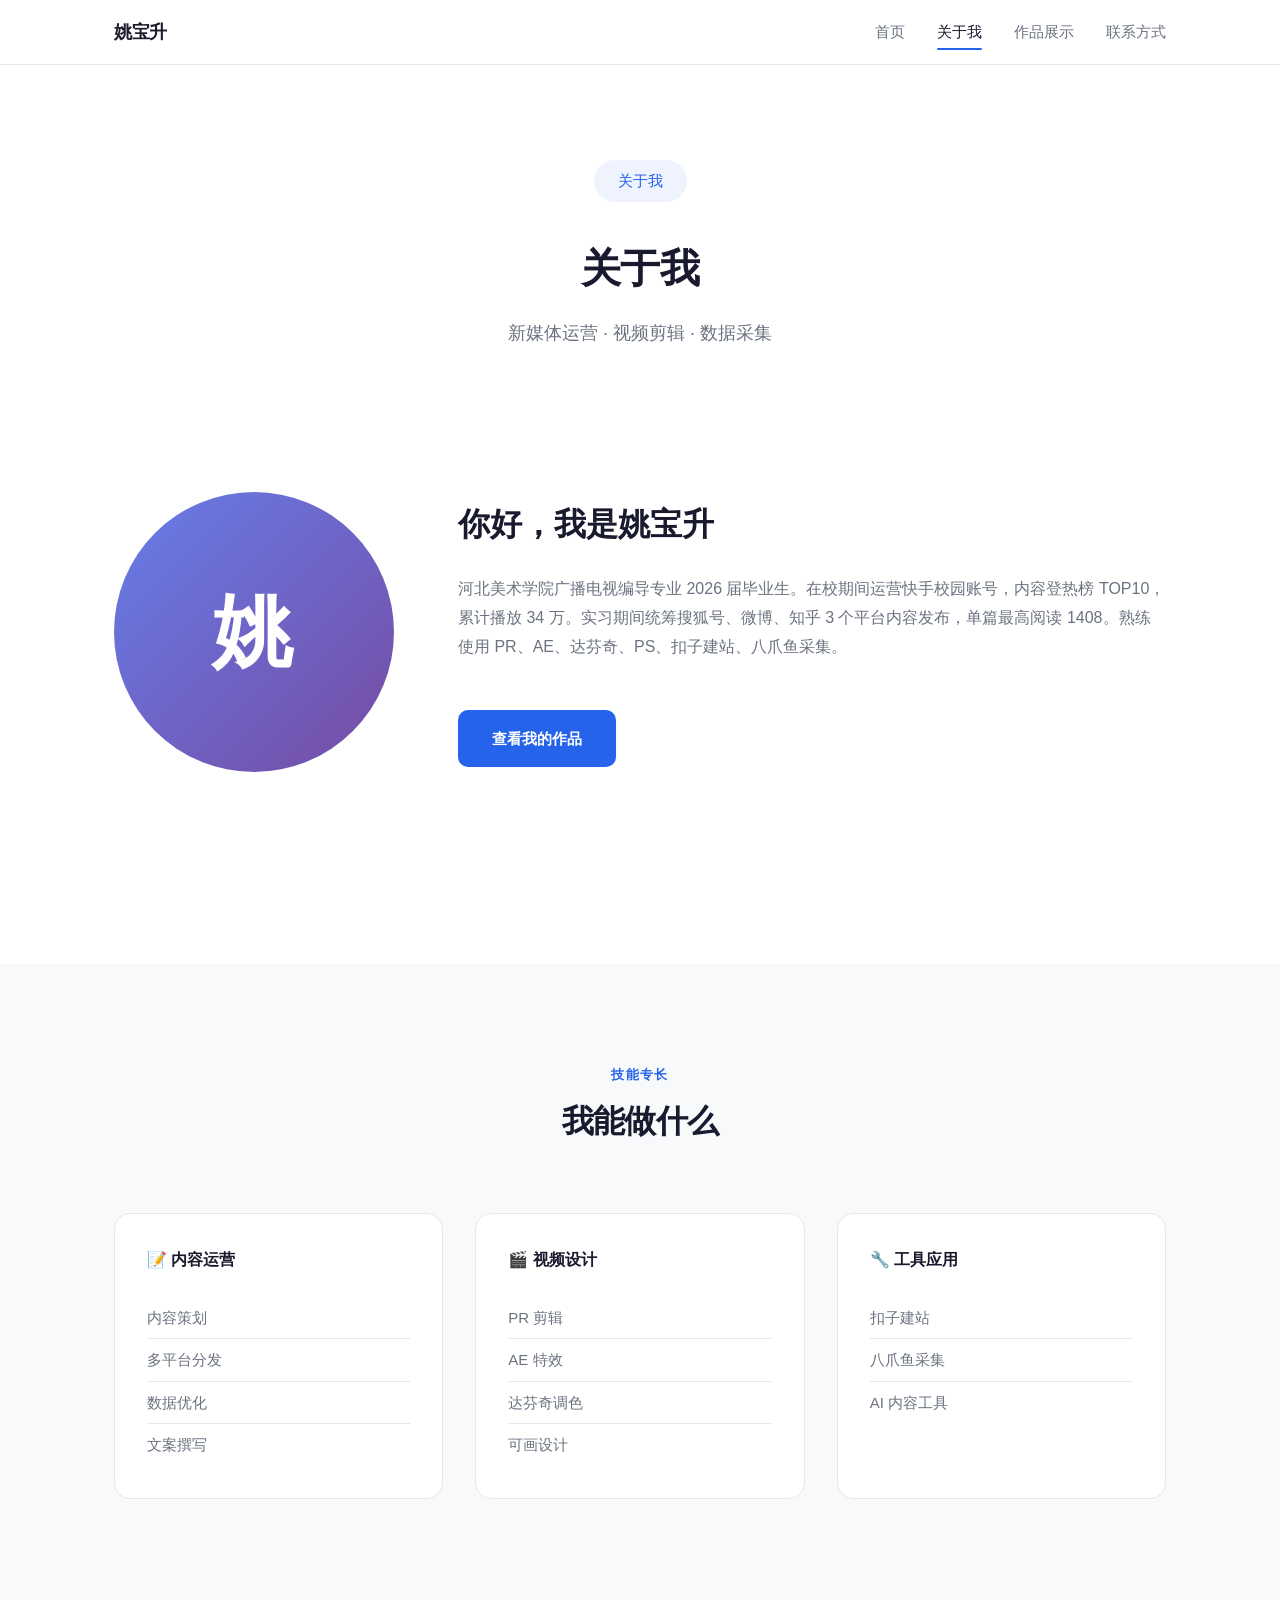
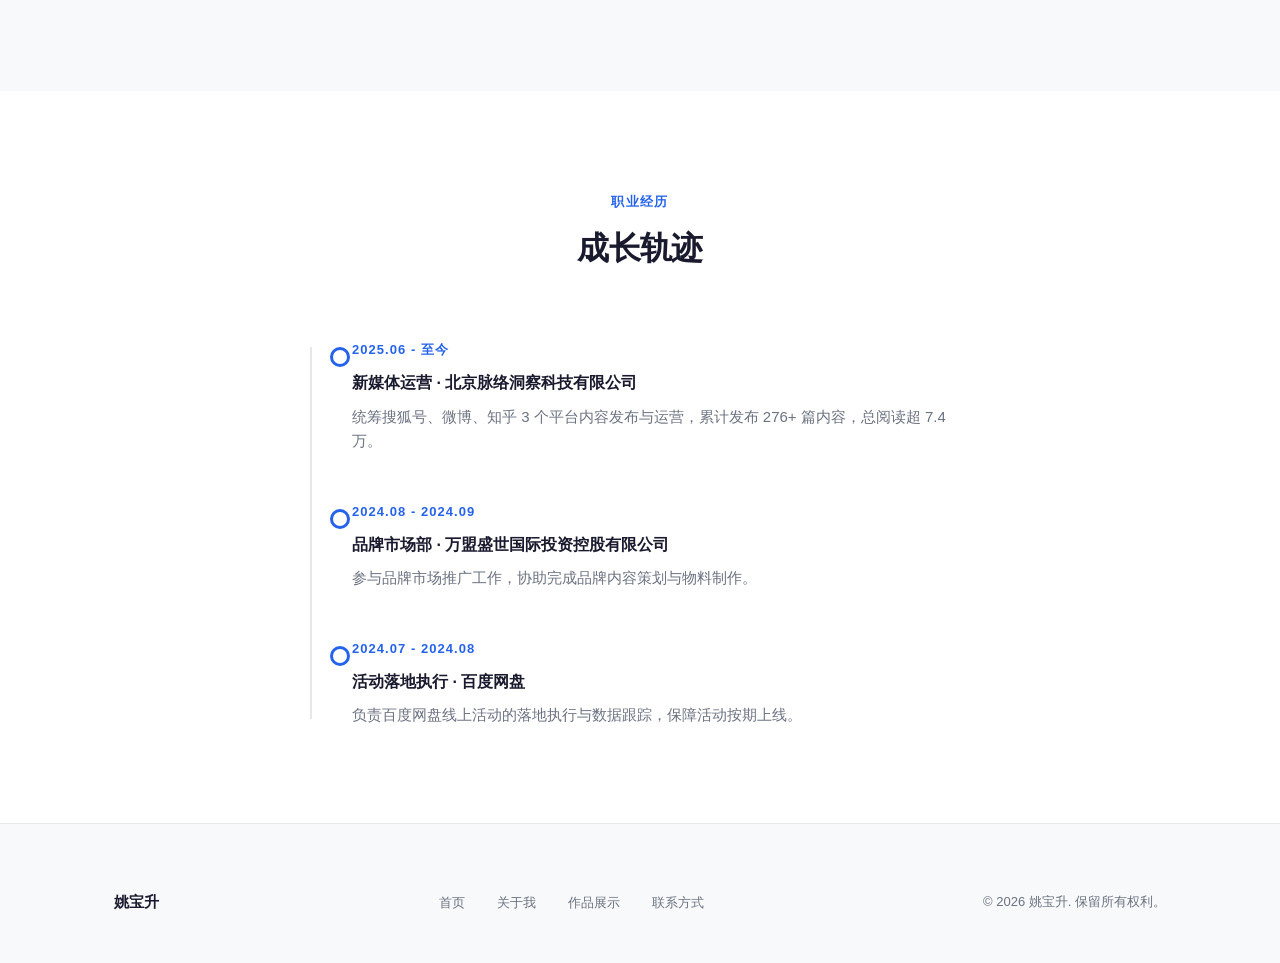
==== about.html @ 9ef6214f "首次上传作品集" ====
<!DOCTYPE html>
<html lang="zh-CN">
<head>
  <meta charset="UTF-8">
  <meta name="viewport" content="width=device-width, initial-scale=1.0">
  <meta name="description" content="关于姚宝升 - 个人背景与专业经历">
  <title>关于我 | 姚宝升</title>
  <link rel="stylesheet" href="style.css">
</head>
<body>

  <!-- Navigation -->
  <nav class="navbar">
    <div class="nav-container">
      <a href="index.html" class="nav-logo">姚宝升</a>
      <button class="nav-toggle" aria-label="菜单">
        <span></span>
        <span></span>
        <span></span>
      </button>
      <ul class="nav-menu">
        <li><a href="index.html" class="nav-link">首页</a></li>
        <li><a href="about.html" class="nav-link active">关于我</a></li>
        <li><a href="works.html" class="nav-link">作品展示</a></li>
        <li><a href="contact.html" class="nav-link">联系方式</a></li>
      </ul>
    </div>
  </nav>

  <!-- Page Header -->
  <header class="page-header">
    <div class="container">
      <span class="hero-greeting">关于我</span>
      <h1 class="page-title">关于我</h1>
      <p class="page-subtitle">新媒体运营 · 视频剪辑 · 数据采集</p>
    </div>
  </header>

  <main>
    <!-- About Intro -->
    <section class="section">
      <div class="container">
        <div class="about-intro">
          <div class="about-avatar">姚</div>
          <div class="about-text">
            <h2>你好，我是姚宝升</h2>
            <p>
              河北美术学院广播电视编导专业 2026 届毕业生。在校期间运营快手校园账号，内容登热榜 TOP10，累计播放 34 万。实习期间统筹搜狐号、微博、知乎 3 个平台内容发布，单篇最高阅读 1408。熟练使用 PR、AE、达芬奇、PS、扣子建站、八爪鱼采集。
            </p>
            <a href="works.html" class="btn btn-primary" style="margin-top: var(--spacing-md);">查看我的作品</a>
          </div>
        </div>
      </div>
    </section>

    <!-- Skills Section -->
    <section class="section section-alt">
      <div class="container">
        <div class="section-header">
          <span class="section-tag">技能专长</span>
          <h2 class="section-title">我能做什么</h2>
        </div>
        <div class="skills-grid">
          <div class="skill-category">
            <h3>📝 内容运营</h3>
            <ul class="skill-list">
              <li>内容策划</li>
              <li>多平台分发</li>
              <li>数据优化</li>
              <li>文案撰写</li>
            </ul>
          </div>
          <div class="skill-category">
            <h3>🎬 视频设计</h3>
            <ul class="skill-list">
              <li>PR 剪辑</li>
              <li>AE 特效</li>
              <li>达芬奇调色</li>
              <li>可画设计</li>
            </ul>
          </div>
          <div class="skill-category">
            <h3>🔧 工具应用</h3>
            <ul class="skill-list">
              <li>扣子建站</li>
              <li>八爪鱼采集</li>
              <li>AI 内容工具</li>
            </ul>
          </div>
        </div>
      </div>
    </section>

    <!-- Experience Timeline -->
    <section class="section">
      <div class="container">
        <div class="section-header">
          <span class="section-tag">职业经历</span>
          <h2 class="section-title">成长轨迹</h2>
        </div>
        <div class="container-narrow">
          <div class="timeline">
            <div class="timeline-item">
              <div class="timeline-date">2025.06 - 至今</div>
              <div class="timeline-title">新媒体运营 · 北京脉络洞察科技有限公司</div>
              <p class="timeline-desc">
                统筹搜狐号、微博、知乎 3 个平台内容发布与运营，累计发布 276+ 篇内容，总阅读超 7.4 万。
              </p>
            </div>
            <div class="timeline-item">
              <div class="timeline-date">2024.08 - 2024.09</div>
              <div class="timeline-title">品牌市场部 · 万盟盛世国际投资控股有限公司</div>
              <p class="timeline-desc">
                参与品牌市场推广工作，协助完成品牌内容策划与物料制作。
              </p>
            </div>
            <div class="timeline-item">
              <div class="timeline-date">2024.07 - 2024.08</div>
              <div class="timeline-title">活动落地执行 · 百度网盘</div>
              <p class="timeline-desc">
                负责百度网盘线上活动的落地执行与数据跟踪，保障活动按期上线。
              </p>
            </div>
          </div>
        </div>
      </div>
    </section>
  </main>

  <!-- Footer -->
  <footer class="footer">
    <div class="container">
      <div class="footer-content">
        <span class="footer-brand">姚宝升</span>
        <ul class="footer-links">
          <li><a href="index.html">首页</a></li>
          <li><a href="about.html">关于我</a></li>
          <li><a href="works.html">作品展示</a></li>
          <li><a href="contact.html">联系方式</a></li>
        </ul>
        <span class="footer-copy">© 2026 姚宝升. 保留所有权利。</span>
      </div>
    </div>
  </footer>

  <script>
    // Mobile menu toggle
    const toggle = document.querySelector('.nav-toggle');
    const menu = document.querySelector('.nav-menu');
    toggle.addEventListener('click', () => {
      toggle.classList.toggle('active');
      menu.classList.toggle('active');
    });
    // Close menu on link click (mobile)
    document.querySelectorAll('.nav-link').forEach(link => {
      link.addEventListener('click', () => {
        toggle.classList.remove('active');
        menu.classList.remove('active');
      });
    });
  </script>

</body>
</html>
---- style.css ----
/* ============================
   CSS Variables & Reset
   ============================ */
:root {
  --color-bg: #ffffff;
  --color-bg-alt: #f8f9fa;
  --color-text: #1a1a2e;
  --color-text-secondary: #6b7280;
  --color-accent: #2563eb;
  --color-accent-hover: #1d4ed8;
  --color-border: #e5e7eb;
  --color-card: #ffffff;
  --color-card-hover: #fafbfc;
  --color-shadow: rgba(0, 0, 0, 0.06);
  --color-shadow-hover: rgba(0, 0, 0, 0.1);

  --font-sans: -apple-system, BlinkMacSystemFont, "Segoe UI", "PingFang SC",
    "Hiragino Sans GB", "Microsoft YaHei", Roboto, "Helvetica Neue", Arial,
    sans-serif;

  --spacing-xs: 0.5rem;
  --spacing-sm: 1rem;
  --spacing-md: 1.5rem;
  --spacing-lg: 2rem;
  --spacing-xl: 3rem;
  --spacing-2xl: 4rem;
  --spacing-3xl: 6rem;

  --max-width: 1100px;
  --max-width-narrow: 720px;

  --radius-sm: 6px;
  --radius-md: 10px;
  --radius-lg: 16px;

  --transition: 0.25s ease;

  --font-size-xs: 0.8125rem;
  --font-size-sm: 0.9375rem;
  --font-size-base: 1rem;
  --font-size-lg: 1.125rem;
  --font-size-xl: 1.5rem;
  --font-size-2xl: 2rem;
  --font-size-3xl: 2.5rem;
  --font-size-4xl: 3.25rem;
}

* {
  margin: 0;
  padding: 0;
  box-sizing: border-box;
}

html {
  scroll-behavior: smooth;
  -webkit-font-smoothing: antialiased;
  -moz-osx-font-smoothing: grayscale;
}

body {
  font-family: var(--font-sans);
  font-size: var(--font-size-base);
  line-height: 1.7;
  color: var(--color-text);
  background-color: var(--color-bg);
  min-height: 100vh;
  display: flex;
  flex-direction: column;
}

img {
  max-width: 100%;
  height: auto;
  display: block;
}

a {
  color: var(--color-accent);
  text-decoration: none;
  transition: color var(--transition);
}

a:hover {
  color: var(--color-accent-hover);
}

/* ============================
   Layout Utilities
   ============================ */
.container {
  width: 100%;
  max-width: var(--max-width);
  margin: 0 auto;
  padding: 0 var(--spacing-md);
}

.container-narrow {
  width: 100%;
  max-width: var(--max-width-narrow);
  margin: 0 auto;
  padding: 0 var(--spacing-md);
}

main {
  flex: 1;
}

/* ============================
   Navigation
   ============================ */
.navbar {
  position: fixed;
  top: 0;
  left: 0;
  right: 0;
  background-color: rgba(255, 255, 255, 0.85);
  backdrop-filter: blur(12px);
  -webkit-backdrop-filter: blur(12px);
  border-bottom: 1px solid var(--color-border);
  z-index: 1000;
}

.nav-container {
  max-width: var(--max-width);
  margin: 0 auto;
  padding: 0 var(--spacing-md);
  display: flex;
  align-items: center;
  justify-content: space-between;
  height: 64px;
}

.nav-logo {
  font-size: var(--font-size-lg);
  font-weight: 700;
  color: var(--color-text);
  letter-spacing: -0.02em;
}

.nav-logo:hover {
  color: var(--color-accent);
}

.nav-menu {
  display: flex;
  align-items: center;
  list-style: none;
  gap: var(--spacing-lg);
}

.nav-link {
  font-size: var(--font-size-sm);
  font-weight: 500;
  color: var(--color-text-secondary);
  padding: var(--spacing-xs) 0;
  position: relative;
  transition: color var(--transition);
}

.nav-link:hover,
.nav-link.active {
  color: var(--color-text);
}

.nav-link.active::after {
  content: "";
  position: absolute;
  bottom: -2px;
  left: 0;
  right: 0;
  height: 2px;
  background-color: var(--color-accent);
  border-radius: 1px;
}

.nav-toggle {
  display: none;
  flex-direction: column;
  justify-content: center;
  align-items: center;
  width: 40px;
  height: 40px;
  background: none;
  border: none;
  cursor: pointer;
  gap: 5px;
  padding: 0;
}

.nav-toggle span {
  display: block;
  width: 24px;
  height: 2px;
  background-color: var(--color-text);
  border-radius: 2px;
  transition: transform var(--transition), opacity var(--transition);
}

.nav-toggle.active span:nth-child(1) {
  transform: translateY(7px) rotate(45deg);
}

.nav-toggle.active span:nth-child(2) {
  opacity: 0;
}

.nav-toggle.active span:nth-child(3) {
  transform: translateY(-7px) rotate(-45deg);
}

/* ============================
   Hero Section (Home)
   ============================ */
.hero {
  padding: calc(var(--spacing-3xl) + 64px) 0 var(--spacing-3xl);
  text-align: center;
}

.hero-greeting {
  display: inline-block;
  font-size: var(--font-size-sm);
  font-weight: 500;
  color: var(--color-accent);
  background-color: rgba(37, 99, 235, 0.08);
  padding: var(--spacing-xs) var(--spacing-md);
  border-radius: 100px;
  margin-bottom: var(--spacing-lg);
}

.hero-title {
  font-size: var(--font-size-4xl);
  font-weight: 800;
  letter-spacing: -0.03em;
  line-height: 1.15;
  margin-bottom: var(--spacing-lg);
  color: var(--color-text);
}

.hero-title .accent {
  color: var(--color-accent);
}

.hero-subtitle {
  font-size: var(--font-size-xl);
  color: var(--color-text-secondary);
  max-width: 560px;
  margin: 0 auto var(--spacing-xl);
  line-height: 1.6;
}

.hero-actions {
  display: flex;
  justify-content: center;
  gap: var(--spacing-md);
  flex-wrap: wrap;
}

/* ============================
   Buttons
   ============================ */
.btn {
  display: inline-flex;
  align-items: center;
  justify-content: center;
  gap: var(--spacing-xs);
  font-family: var(--font-sans);
  font-size: var(--font-size-sm);
  font-weight: 600;
  padding: 0.875rem var(--spacing-lg);
  border-radius: var(--radius-md);
  border: 2px solid transparent;
  cursor: pointer;
  transition: all var(--transition);
  text-decoration: none;
  white-space: nowrap;
}

.btn-primary {
  background-color: var(--color-accent);
  color: #ffffff;
}

.btn-primary:hover {
  background-color: var(--color-accent-hover);
  color: #ffffff;
  transform: translateY(-1px);
  box-shadow: 0 6px 20px rgba(37, 99, 235, 0.3);
}

.btn-secondary {
  background-color: transparent;
  color: var(--color-text);
  border-color: var(--color-border);
}

.btn-secondary:hover {
  border-color: var(--color-text);
  background-color: var(--color-bg-alt);
  transform: translateY(-1px);
}

/* ============================
   Page Header
   ============================ */
.page-header {
  padding: calc(var(--spacing-3xl) + 64px) 0 var(--spacing-xl);
  text-align: center;
}

.page-title {
  font-size: var(--font-size-3xl);
  font-weight: 800;
  letter-spacing: -0.02em;
  margin-bottom: var(--spacing-sm);
}

.page-subtitle {
  font-size: var(--font-size-lg);
  color: var(--color-text-secondary);
}

/* ============================
   Sections
   ============================ */
.section {
  padding: var(--spacing-3xl) 0;
}

.section-alt {
  background-color: var(--color-bg-alt);
}

.section-header {
  text-align: center;
  margin-bottom: var(--spacing-2xl);
}

.section-tag {
  display: inline-block;
  font-size: var(--font-size-xs);
  font-weight: 600;
  text-transform: uppercase;
  letter-spacing: 0.1em;
  color: var(--color-accent);
  margin-bottom: var(--spacing-xs);
}

.section-title {
  font-size: var(--font-size-2xl);
  font-weight: 700;
  letter-spacing: -0.02em;
}

/* ============================
   Cards Grid (Works)
   ============================ */
.works-grid {
  display: grid;
  grid-template-columns: repeat(auto-fill, minmax(320px, 1fr));
  gap: var(--spacing-xl);
}

.work-card {
  background-color: var(--color-card);
  border: 1px solid var(--color-border);
  border-radius: var(--radius-lg);
  overflow: hidden;
  transition: all var(--transition);
  cursor: pointer;
}

.work-card:hover {
  transform: translateY(-4px);
  box-shadow: 0 16px 48px var(--color-shadow-hover);
  border-color: transparent;
}

.work-thumbnail {
  width: 100%;
  aspect-ratio: 16 / 10;
  background: linear-gradient(135deg, #667eea 0%, #764ba2 100%);
  display: flex;
  align-items: center;
  justify-content: center;
  color: #fff;
  font-size: var(--font-size-3xl);
  font-weight: 800;
  letter-spacing: 0.05em;
}

.work-card:nth-child(3n+2) .work-thumbnail {
  background: linear-gradient(135deg, #f093fb 0%, #f5576c 100%);
}

.work-card:nth-child(3n+3) .work-thumbnail {
  background: linear-gradient(135deg, #4facfe 0%, #00f2fe 100%);
}

.work-body {
  padding: var(--spacing-lg);
}

.work-title {
  font-size: var(--font-size-lg);
  font-weight: 700;
  margin-bottom: var(--spacing-xs);
}

.work-desc {
  font-size: var(--font-size-sm);
  color: var(--color-text-secondary);
  line-height: 1.6;
  margin-bottom: var(--spacing-md);
}

.work-tags {
  display: flex;
  flex-wrap: wrap;
  gap: var(--spacing-xs);
}

.work-tag {
  font-size: var(--font-size-xs);
  font-weight: 500;
  color: var(--color-accent);
  background-color: rgba(37, 99, 235, 0.08);
  padding: 0.25rem 0.75rem;
  border-radius: 100px;
}

/* ============================
   Platform Showcase (Works Page)
   ============================ */
.platform-section {
  margin-bottom: var(--spacing-3xl);
}

.platform-section:last-child {
  margin-bottom: 0;
}

.platform-header {
  display: flex;
  align-items: baseline;
  gap: var(--spacing-md);
  margin-bottom: var(--spacing-xl);
  padding-bottom: var(--spacing-sm);
  border-bottom: 2px solid var(--color-border);
  flex-wrap: wrap;
}

.platform-name {
  font-size: var(--font-size-xl);
  font-weight: 700;
  letter-spacing: -0.01em;
  color: var(--color-text);
}

.platform-summary {
  font-size: var(--font-size-sm);
  color: var(--color-text-secondary);
}

.screenshots-grid {
  display: grid;
  gap: var(--spacing-xl);
  align-items: start;
}

.screenshots-grid.phones {
  grid-template-columns: repeat(auto-fill, minmax(200px, 1fr));
}

.screenshots-grid.web {
  grid-template-columns: repeat(auto-fill, minmax(380px, 1fr));
}

.screenshot-card {
  transition: transform var(--transition);
}

.screenshot-card:hover {
  transform: translateY(-3px);
}

.screenshot-img {
  width: 100%;
  height: auto;
  border-radius: var(--radius-md);
  border: 1px solid var(--color-border);
  display: block;
  margin-bottom: var(--spacing-sm);
  box-shadow: 0 4px 16px var(--color-shadow);
}

.screenshot-caption {
  font-size: var(--font-size-sm);
  color: var(--color-text-secondary);
  line-height: 1.6;
  text-align: center;
}

@media (max-width: 768px) {
  .screenshots-grid.phones {
    grid-template-columns: repeat(auto-fill, minmax(140px, 1fr));
    gap: var(--spacing-md);
  }

  .screenshots-grid.web {
    grid-template-columns: 1fr;
    gap: var(--spacing-md);
  }

  .platform-section {
    margin-bottom: var(--spacing-2xl);
  }
}

/* ============================
   About Page
   ============================ */
.about-intro {
  display: grid;
  grid-template-columns: 280px 1fr;
  gap: var(--spacing-2xl);
  align-items: center;
  margin-bottom: var(--spacing-3xl);
}

.about-avatar {
  width: 280px;
  height: 280px;
  border-radius: 50%;
  background: linear-gradient(135deg, #667eea 0%, #764ba2 100%);
  display: flex;
  align-items: center;
  justify-content: center;
  color: #fff;
  font-size: 5rem;
  font-weight: 800;
  letter-spacing: 0.05em;
  margin: 0 auto;
}

.about-text h2 {
  font-size: var(--font-size-2xl);
  font-weight: 700;
  margin-bottom: var(--spacing-md);
}

.about-text p {
  font-size: var(--font-size-base);
  color: var(--color-text-secondary);
  line-height: 1.8;
  margin-bottom: var(--spacing-md);
}

.skills-grid {
  display: grid;
  grid-template-columns: repeat(auto-fit, minmax(220px, 1fr));
  gap: var(--spacing-lg);
  margin-bottom: var(--spacing-3xl);
}

.skill-category {
  background-color: var(--color-bg);
  border: 1px solid var(--color-border);
  border-radius: var(--radius-lg);
  padding: var(--spacing-lg);
}

.skill-category h3 {
  font-size: var(--font-size-base);
  font-weight: 700;
  margin-bottom: var(--spacing-md);
  display: flex;
  align-items: center;
  gap: var(--spacing-xs);
}

.skill-list {
  list-style: none;
}

.skill-list li {
  font-size: var(--font-size-sm);
  color: var(--color-text-secondary);
  padding: var(--spacing-xs) 0;
  border-bottom: 1px solid var(--color-border);
  display: flex;
  justify-content: space-between;
  align-items: center;
}

.skill-list li:last-child {
  border-bottom: none;
}

.skill-level {
  font-size: var(--font-size-xs);
  color: var(--color-accent);
  font-weight: 600;
}

.timeline {
  position: relative;
  padding-left: var(--spacing-xl);
}

.timeline::before {
  content: "";
  position: absolute;
  left: 6px;
  top: 8px;
  bottom: 8px;
  width: 2px;
  background-color: var(--color-border);
}

.timeline-item {
  position: relative;
  padding-bottom: var(--spacing-xl);
}

.timeline-item:last-child {
  padding-bottom: 0;
}

.timeline-item::before {
  content: "";
  position: absolute;
  left: -22px;
  top: 8px;
  width: 14px;
  height: 14px;
  border-radius: 50%;
  background-color: var(--color-bg);
  border: 3px solid var(--color-accent);
}

.timeline-date {
  font-size: var(--font-size-xs);
  font-weight: 600;
  color: var(--color-accent);
  text-transform: uppercase;
  letter-spacing: 0.08em;
  margin-bottom: var(--spacing-xs);
}

.timeline-title {
  font-size: var(--font-size-base);
  font-weight: 700;
  margin-bottom: var(--spacing-xs);
}

.timeline-desc {
  font-size: var(--font-size-sm);
  color: var(--color-text-secondary);
  line-height: 1.6;
}

/* ============================
   Contact Page
   ============================ */
.contact-wrapper {
  display: grid;
  grid-template-columns: 1fr 1.4fr;
  gap: var(--spacing-3xl);
  align-items: start;
}

.contact-info h2 {
  font-size: var(--font-size-2xl);
  font-weight: 700;
  margin-bottom: var(--spacing-md);
}

.contact-info p {
  font-size: var(--font-size-base);
  color: var(--color-text-secondary);
  line-height: 1.7;
  margin-bottom: var(--spacing-xl);
}

.contact-list {
  list-style: none;
  display: flex;
  flex-direction: column;
  gap: var(--spacing-lg);
}

.contact-item {
  display: flex;
  align-items: center;
  gap: var(--spacing-md);
}

.contact-icon {
  width: 48px;
  height: 48px;
  border-radius: var(--radius-md);
  background-color: rgba(37, 99, 235, 0.08);
  display: flex;
  align-items: center;
  justify-content: center;
  font-size: 1.25rem;
  flex-shrink: 0;
}

.contact-label {
  font-size: var(--font-size-xs);
  color: var(--color-text-secondary);
  margin-bottom: 2px;
}

.contact-value {
  font-size: var(--font-size-sm);
  font-weight: 600;
  color: var(--color-text);
}

.contact-value a {
  color: var(--color-text);
}

.contact-value a:hover {
  color: var(--color-accent);
}

.contact-form {
  background-color: var(--color-bg-alt);
  border-radius: var(--radius-lg);
  padding: var(--spacing-2xl);
}

.form-group {
  margin-bottom: var(--spacing-lg);
}

.form-label {
  display: block;
  font-size: var(--font-size-sm);
  font-weight: 600;
  margin-bottom: var(--spacing-xs);
  color: var(--color-text);
}

.form-label .required {
  color: #ef4444;
}

.form-input,
.form-textarea {
  width: 100%;
  font-family: var(--font-sans);
  font-size: var(--font-size-sm);
  padding: 0.875rem var(--spacing-md);
  border: 1.5px solid var(--color-border);
  border-radius: var(--radius-md);
  background-color: var(--color-bg);
  color: var(--color-text);
  transition: border-color var(--transition), box-shadow var(--transition);
}

.form-input:focus,
.form-textarea:focus {
  outline: none;
  border-color: var(--color-accent);
  box-shadow: 0 0 0 3px rgba(37, 99, 235, 0.1);
}

.form-textarea {
  resize: vertical;
  min-height: 140px;
}

.form-success {
  display: none;
  background-color: #d4edda;
  color: #155724;
  padding: var(--spacing-sm) var(--spacing-md);
  border-radius: var(--radius-md);
  font-size: var(--font-size-sm);
  margin-bottom: var(--spacing-md);
}

.form-success.show {
  display: block;
  animation: fadeIn 0.3s ease;
}

/* ============================
   Featured Section (Home)
   ============================ */
.featured-grid {
  display: grid;
  grid-template-columns: repeat(auto-fit, minmax(280px, 1fr));
  gap: var(--spacing-lg);
}

.feature-card {
  padding: var(--spacing-xl);
  border: 1px solid var(--color-border);
  border-radius: var(--radius-lg);
  transition: all var(--transition);
}

.feature-card:hover {
  border-color: var(--color-accent);
  transform: translateY(-2px);
}

.feature-icon {
  width: 48px;
  height: 48px;
  border-radius: var(--radius-md);
  background-color: rgba(37, 99, 235, 0.08);
  display: flex;
  align-items: center;
  justify-content: center;
  font-size: 1.5rem;
  margin-bottom: var(--spacing-md);
}

.feature-card h3 {
  font-size: var(--font-size-base);
  font-weight: 700;
  margin-bottom: var(--spacing-xs);
}

.feature-card p {
  font-size: var(--font-size-sm);
  color: var(--color-text-secondary);
  line-height: 1.6;
}

/* ============================
   Lightbox
   ============================ */
.lightbox-overlay {
  position: fixed;
  top: 0;
  left: 0;
  width: 100%;
  height: 100%;
  background-color: rgba(0, 0, 0, 0.85);
  display: flex;
  align-items: center;
  justify-content: center;
  z-index: 9999;
  opacity: 0;
  visibility: hidden;
  transition: opacity 0.3s ease, visibility 0.3s ease;
  cursor: zoom-out;
  padding: var(--spacing-md);
}

.lightbox-overlay.active {
  opacity: 1;
  visibility: visible;
}

.lightbox-img {
  max-width: 90vw;
  max-height: 90vh;
  object-fit: contain;
  border-radius: var(--radius-md);
  box-shadow: 0 8px 32px rgba(0, 0, 0, 0.3);
  transform: scale(0.95);
  transition: transform 0.3s ease;
}

.lightbox-overlay.active .lightbox-img {
  transform: scale(1);
}

/* ============================
   Footer
   ============================ */
.footer {
  background-color: var(--color-bg-alt);
  border-top: 1px solid var(--color-border);
  padding: var(--spacing-2xl) 0 var(--spacing-xl);
  margin-top: auto;
}

.footer-content {
  display: flex;
  justify-content: space-between;
  align-items: center;
  flex-wrap: wrap;
  gap: var(--spacing-md);
}

.footer-brand {
  font-size: var(--font-size-sm);
  font-weight: 700;
  color: var(--color-text);
}

.footer-copy {
  font-size: var(--font-size-xs);
  color: var(--color-text-secondary);
}

.footer-links {
  display: flex;
  gap: var(--spacing-lg);
  list-style: none;
}

.footer-links a {
  font-size: var(--font-size-xs);
  color: var(--color-text-secondary);
}

.footer-links a:hover {
  color: var(--color-accent);
}

/* ============================
   Animations
   ============================ */
@keyframes fadeIn {
  from {
    opacity: 0;
    transform: translateY(8px);
  }
  to {
    opacity: 1;
    transform: translateY(0);
  }
}

.fade-in {
  animation: fadeIn 0.5s ease forwards;
}

/* ============================
   Responsive Design
   ============================ */
@media (max-width: 768px) {
  :root {
    --font-size-4xl: 2.25rem;
    --font-size-3xl: 1.75rem;
    --font-size-2xl: 1.5rem;
    --font-size-xl: 1.125rem;
  }

  .nav-toggle {
    display: flex;
  }

  .nav-menu {
    position: fixed;
    top: 64px;
    left: 0;
    right: 0;
    flex-direction: column;
    align-items: stretch;
    gap: 0;
    background-color: var(--color-bg);
    border-bottom: 1px solid var(--color-border);
    padding: var(--spacing-sm) 0;
    transform: translateY(-120%);
    transition: transform 0.3s ease;
    box-shadow: 0 8px 24px rgba(0, 0, 0, 0.08);
  }

  .nav-menu.active {
    transform: translateY(0);
  }

  .nav-menu li {
    width: 100%;
  }

  .nav-link {
    display: block;
    padding: var(--spacing-md) var(--spacing-lg);
    font-size: var(--font-size-base);
    border-bottom: 1px solid var(--color-border);
  }

  .nav-link:last-child {
    border-bottom: none;
  }

  .nav-link.active::after {
    display: none;
  }

  .nav-link.active {
    color: var(--color-accent);
    background-color: rgba(37, 99, 235, 0.05);
  }

  .hero {
    padding: calc(var(--spacing-2xl) + 64px) 0 var(--spacing-2xl);
  }

  .hero-title {
    font-size: var(--font-size-3xl);
  }

  .hero-subtitle {
    font-size: var(--font-size-base);
  }

  .about-intro {
    grid-template-columns: 1fr;
    gap: var(--spacing-xl);
    text-align: center;
  }

  .about-avatar {
    width: 200px;
    height: 200px;
    font-size: 4rem;
  }

  .about-text h2 {
    text-align: center;
  }

  .contact-wrapper {
    grid-template-columns: 1fr;
    gap: var(--spacing-xl);
  }

  .contact-form {
    padding: var(--spacing-lg);
  }

  .works-grid {
    grid-template-columns: 1fr;
  }

  .section {
    padding: var(--spacing-2xl) 0;
  }

  .footer-content {
    flex-direction: column;
    text-align: center;
  }
}

@media (max-width: 480px) {
  .container,
  .container-narrow {
    padding: 0 var(--spacing-sm);
  }

  .btn {
    width: 100%;
  }

  .hero-actions {
    flex-direction: column;
  }

  .hero-actions .btn {
    width: 100%;
  }
}
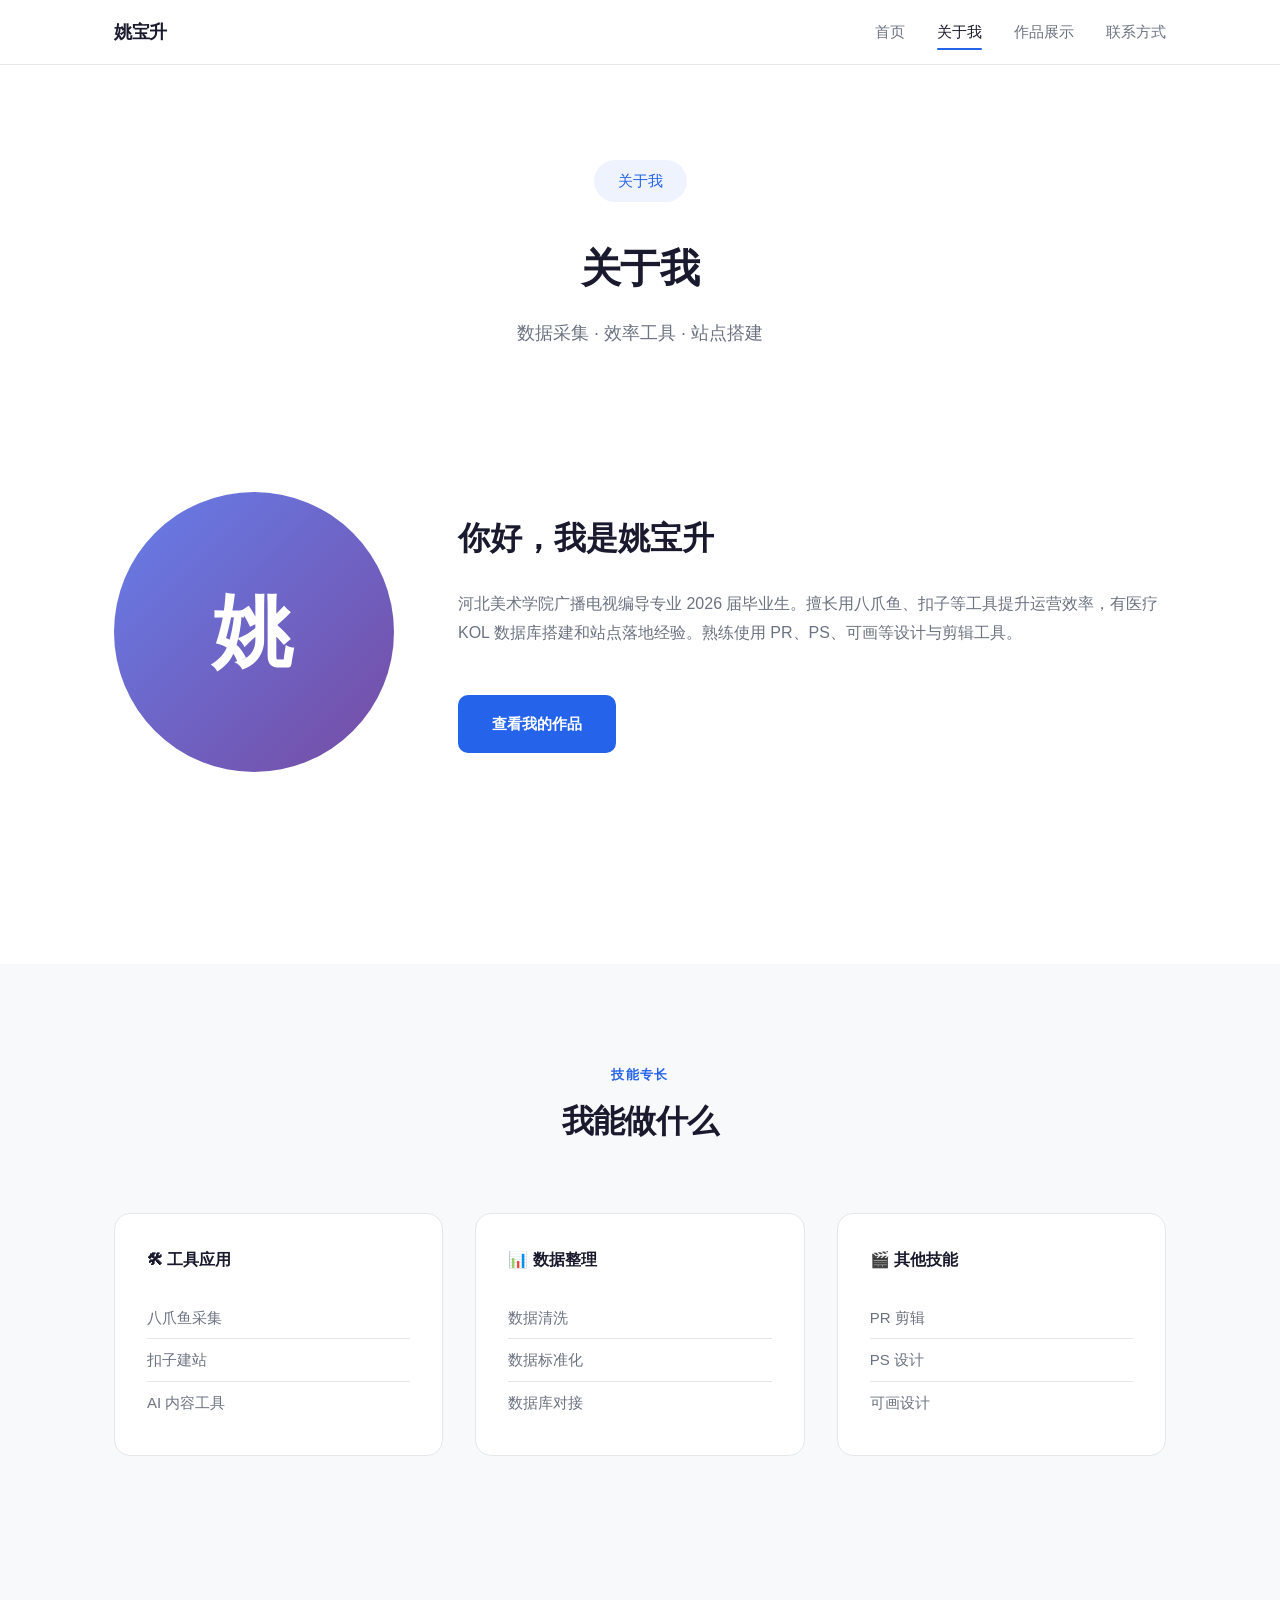
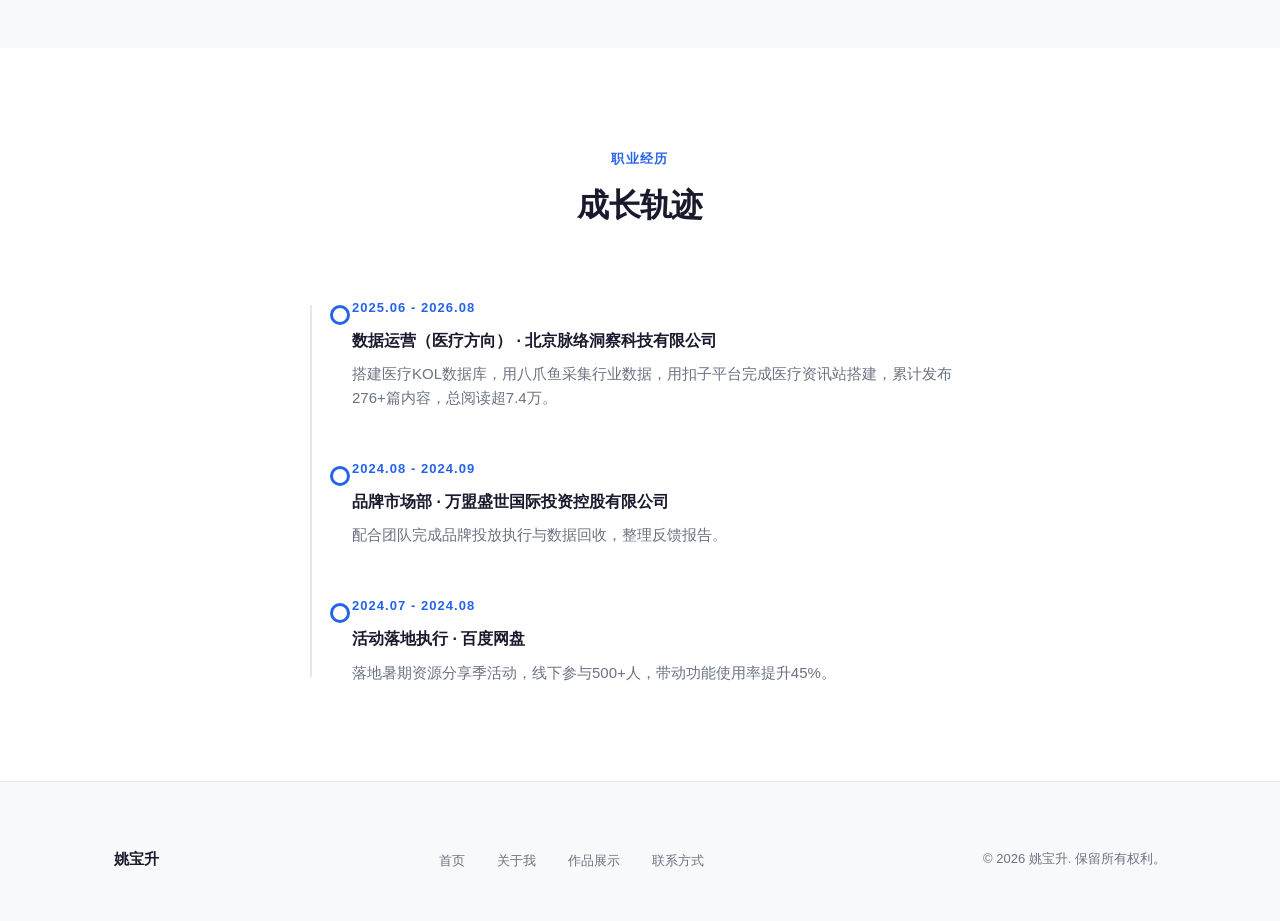
==== commit 7518ff00: "Revise content and skills in about.html Updated personal information and skills in the about page." ====
--- a/about.html
+++ b/about.html
@@ -32,7 +32,7 @@
     <div class="container">
       <span class="hero-greeting">关于我</span>
       <h1 class="page-title">关于我</h1>
-      <p class="page-subtitle">新媒体运营 · 视频剪辑 · 数据采集</p>
+      <p class="page-subtitle">数据采集 · 效率工具 · 站点搭建</p>
     </div>
   </header>
 
@@ -45,7 +45,7 @@
           <div class="about-text">
             <h2>你好，我是姚宝升</h2>
             <p>
-              河北美术学院广播电视编导专业 2026 届毕业生。在校期间运营快手校园账号，内容登热榜 TOP10，累计播放 34 万。实习期间统筹搜狐号、微博、知乎 3 个平台内容发布，单篇最高阅读 1408。熟练使用 PR、AE、达芬奇、PS、扣子建站、八爪鱼采集。
+              河北美术学院广播电视编导专业 2026 届毕业生。擅长用八爪鱼、扣子等工具提升运营效率，有医疗 KOL 数据库搭建和站点落地经验。熟练使用 PR、PS、可画等设计与剪辑工具。
             </p>
             <a href="works.html" class="btn btn-primary" style="margin-top: var(--spacing-md);">查看我的作品</a>
           </div>
@@ -62,29 +62,27 @@
         </div>
         <div class="skills-grid">
           <div class="skill-category">
-            <h3>📝 内容运营</h3>
+            <h3>🛠 工具应用</h3>
             <ul class="skill-list">
-              <li>内容策划</li>
-              <li>多平台分发</li>
-              <li>数据优化</li>
-              <li>文案撰写</li>
+              <li>八爪鱼采集</li>
+              <li>扣子建站</li>
+              <li>AI 内容工具</li>
             </ul>
           </div>
           <div class="skill-category">
-            <h3>🎬 视频设计</h3>
+            <h3>📊 数据整理</h3>
             <ul class="skill-list">
-              <li>PR 剪辑</li>
-              <li>AE 特效</li>
-              <li>达芬奇调色</li>
-              <li>可画设计</li>
+              <li>数据清洗</li>
+              <li>数据标准化</li>
+              <li>数据库对接</li>
             </ul>
           </div>
           <div class="skill-category">
-            <h3>🔧 工具应用</h3>
+            <h3>🎬 其他技能</h3>
             <ul class="skill-list">
-              <li>扣子建站</li>
-              <li>八爪鱼采集</li>
-              <li>AI 内容工具</li>
+              <li>PR 剪辑</li>
+              <li>PS 设计</li>
+              <li>可画设计</li>
             </ul>
           </div>
         </div>
@@ -101,24 +99,24 @@
         <div class="container-narrow">
           <div class="timeline">
             <div class="timeline-item">
-              <div class="timeline-date">2025.06 - 至今</div>
-              <div class="timeline-title">新媒体运营 · 北京脉络洞察科技有限公司</div>
+              <div class="timeline-date">2025.06 - 2026.08</div>
+              <div class="timeline-title">数据运营（医疗方向） · 北京脉络洞察科技有限公司</div>
               <p class="timeline-desc">
-                统筹搜狐号、微博、知乎 3 个平台内容发布与运营，累计发布 276+ 篇内容，总阅读超 7.4 万。
+                搭建医疗KOL数据库，用八爪鱼采集行业数据，用扣子平台完成医疗资讯站搭建，累计发布276+篇内容，总阅读超7.4万。
               </p>
             </div>
             <div class="timeline-item">
               <div class="timeline-date">2024.08 - 2024.09</div>
               <div class="timeline-title">品牌市场部 · 万盟盛世国际投资控股有限公司</div>
               <p class="timeline-desc">
-                参与品牌市场推广工作，协助完成品牌内容策划与物料制作。
+                配合团队完成品牌投放执行与数据回收，整理反馈报告。
               </p>
             </div>
             <div class="timeline-item">
               <div class="timeline-date">2024.07 - 2024.08</div>
               <div class="timeline-title">活动落地执行 · 百度网盘</div>
               <p class="timeline-desc">
-                负责百度网盘线上活动的落地执行与数据跟踪，保障活动按期上线。
+                落地暑期资源分享季活动，线下参与500+人，带动功能使用率提升45%。
               </p>
             </div>
           </div>
